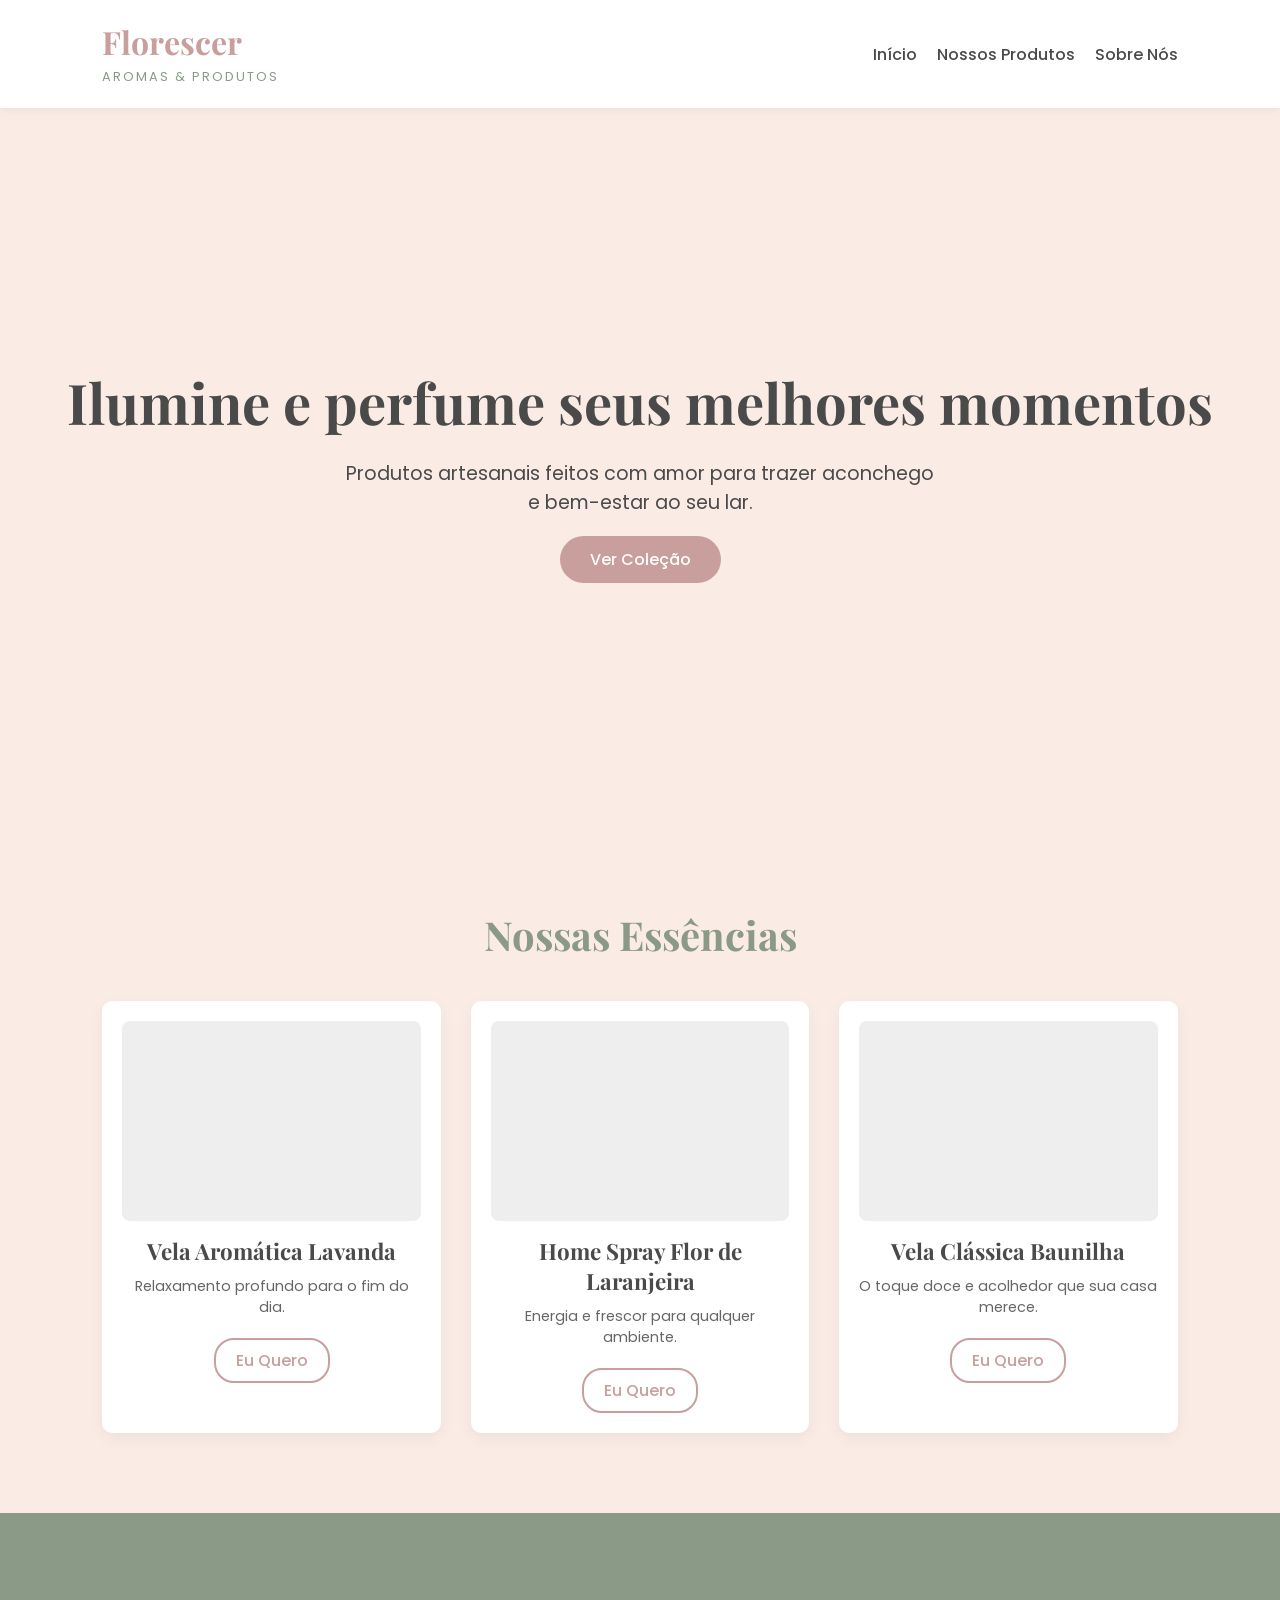
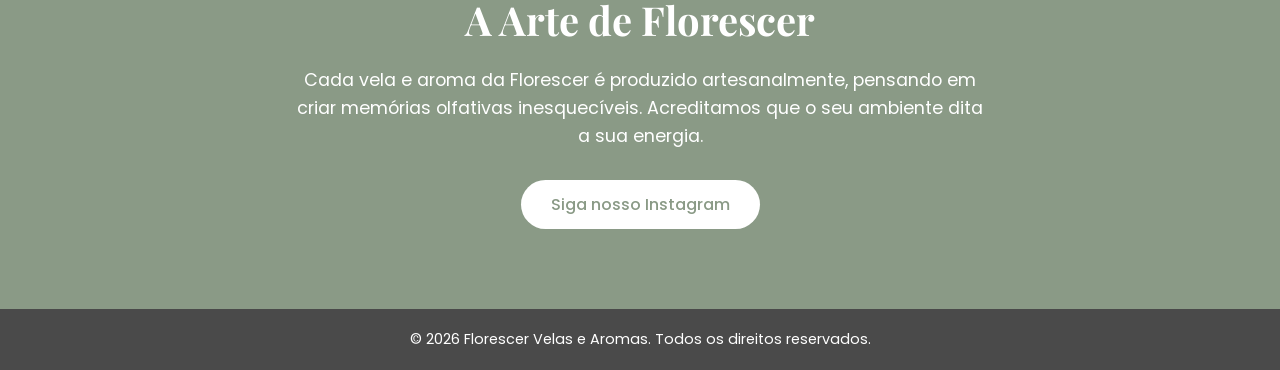
==== florescer/index.html @ fbc9d20c "Corrigindo pasta florescer: de submódulo para pasta comum" ====
<!DOCTYPE html>
<html lang="pt-BR">

<head>
    <meta charset="UTF-8">
    <meta name="viewport" content="width=device-width, initial-scale=1.0">
    <title>Florescer | Aromas & Produtos</title>
    <link rel="stylesheet" href="style.css">
    <link
        href="https://fonts.googleapis.com/css2?family=Playfair+Display:ital,wght@0,400;0,600;1,400&family=Poppins:wght@300;400;500&display=swap"
        rel="stylesheet">
</head>

<body>

    <header>
        <div class="logo">
            <h1>Florescer</h1>
            <span>Aromas & Produtos</span>
        </div>
        <nav>
            <ul>
                <li><a href="#home">Início</a></li>
                <li><a href="#produtos">Nossos Produtos</a></li>
                <li><a href="#sobre">Sobre Nós</a></li>
            </ul>
        </nav>
    </header>

    <section id="home" class="hero">
        <div class="hero-content">
            <h2>Ilumine e perfume seus melhores momentos</h2>
            <p>Produtos artesanais feitos com amor para trazer aconchego e bem-estar ao seu lar.</p>
            <a href="#produtos" class="btn">Ver Coleção</a>
        </div>
    </section>

<section id="produtos" class="products">
    <h3>Nossas Essências</h3>
    <div class="product-grid">

        <div class="card">
            <div class="card-img placeholder-1"></div>
            <h4>Vela Aromática Lavanda</h4>
            <p>Relaxamento profundo para o fim do dia.</p>
            <a href="https://wa.me/5521969667503?text=Olá,%20quero%20encomendar%20a%20vela%20aromática%20de%20lavanda"
                target="_blank" class="btn-outline">Eu Quero</a>
        </div>

        <div class="card">
            <div class="card-img placeholder-2"></div>
            <h4>Home Spray Flor de Laranjeira</h4>
            <p>Energia e frescor para qualquer ambiente.</p>
            <a href="https://wa.me/5521969667503?text=Olá,%20quero%20encomendar%20o%20home%20spray%20flor%20de%20laranjeira"
                target="_blank" class="btn-outline">Eu Quero</a>
        </div>

        <div class="card">
            <div class="card-img placeholder-3"></div>
            <h4>Vela Clássica Baunilha</h4>
            <p>O toque doce e acolhedor que sua casa merece.</p>
            <a href="https://wa.me/5521969667503?text=Olá,%20quero%20encomendar%20a%20vela%20clássica%20de%20baunilha"
                target="_blank" class="btn-outline">Eu Quero</a>
        </div>

    </div>
</section>

    <section id="sobre" class="about">
        <div class="about-text">
            <h3>A Arte de Florescer</h3>
            <p>Cada vela e aroma da Florescer é produzido artesanalmente, pensando em criar memórias olfativas
                inesquecíveis. Acreditamos que o seu ambiente dita a sua energia.</p>
            <a href="https://www.instagram.com/florescervelasearomas_/" target="_blank" class="btn-social">
                Siga nosso Instagram
            </a>
        </div>
    </section>

    <footer>
        <p>&copy; 2026 Florescer Velas e Aromas. Todos os direitos reservados.</p>
    </footer>

</body>

</html>
---- florescer/style.css ----
/* Variáveis de Cores - Altere aqui com as cores do Instagram dela! */
:root {
    --cor-fundo: #FAECE5;
    /* Bege/Rosê bem claro */
    --cor-primaria: #C89F9C;
    /* Rosê médio */
    --cor-secundaria: #8A9A86;
    /* Verde Sálvia */
    --cor-texto-escuro: #4A4A4A;
    --cor-texto-claro: #FFFFFF;
    --fonte-titulos: 'Playfair Display', serif;
    --fonte-textos: 'Poppins', sans-serif;
}

/* Reset de estilos globais - Remove margens e paddings padrão de todos os elementos */
* {
    margin: 0;
    padding: 0;
    box-sizing: border-box;
}

/* Estilos do corpo da página */
body {
    font-family: var(--fonte-textos);
    background-color: var(--cor-fundo);
    color: var(--cor-texto-escuro);
}

/* Estilos do cabeçalho */
header {
    display: flex;
    justify-content: space-between;
    align-items: center;
    padding: 20px 8%;
    background-color: var(--cor-texto-claro);
    box-shadow: 0 2px 10px rgba(0, 0, 0, 0.05);
    position: sticky;
    top: 0;
    z-index: 100;
}

/* Estilos da logo */
.logo h1 {
    font-family: var(--fonte-titulos);
    color: var(--cor-primaria);
    font-size: 2rem;
}

.logo span {
    font-size: 0.8rem;
    letter-spacing: 2px;
    text-transform: uppercase;
    color: var(--cor-secundaria);
}

/* Estilos da navegação */
nav ul {
    list-style: none;
    display: flex;
    gap: 20px;
}

nav a {
    text-decoration: none;
    color: var(--cor-texto-escuro);
    font-weight: 500;
    transition: 0.3s;
}

nav a:hover {
    color: var(--cor-primaria);
}

/* Estilos da seção hero */
.hero {
    height: 80vh;
    display: flex;
    align-items: center;
    justify-content: center;
    text-align: center;
    background: linear-gradient(rgba(250, 236, 229, 0.8), rgba(250, 236, 229, 0.8)), url('https://images.unsplash.com/photo-1603006905003-be475563bc59?auto=format&fit=crop&q=80&w=1920') center/cover;
    padding: 0 20px;
}

.hero h2 {
    font-family: var(--fonte-titulos);
    font-size: 3.5rem;
    color: var(--cor-texto-escuro);
    margin-bottom: 20px;
}

.hero p {
    font-size: 1.2rem;
    margin-bottom: 30px;
    max-width: 600px;
    margin-left: auto;
    margin-right: auto;
}

/* Estilos do botão */
.btn {
    padding: 12px 30px;
    background-color: var(--cor-primaria);
    color: var(--cor-texto-claro);
    text-decoration: none;
    border-radius: 30px;
    font-weight: 500;
    transition: 0.3s;
}

.btn:hover {
    background-color: var(--cor-secundaria);
}

/* Produtos */
.products {
    padding: 80px 8%;
    text-align: center;
}

.products h3 {
    font-family: var(--fonte-titulos);
    font-size: 2.5rem;
    margin-bottom: 40px;
    color: var(--cor-secundaria);
}

.product-grid {
    display: grid;
    grid-template-columns: repeat(auto-fit, minmax(280px, 1fr));
    gap: 30px;
}

.card {
    background: var(--cor-texto-claro);
    padding: 20px;
    border-radius: 10px;
    box-shadow: 0 5px 15px rgba(0, 0, 0, 0.05);
    transition: transform 0.3s;
}

.card:hover {
    transform: translateY(-5px);
}

/* Aqui você pode adicionar fotos reais dos produtos dela depois usando background-image ou tags <img> */
.card-img {
    height: 200px;
    background-color: #eee;
    border-radius: 8px;
    margin-bottom: 15px;
}

.card h4 {
    font-family: var(--fonte-titulos);
    font-size: 1.4rem;
    margin-bottom: 10px;
}

.card p {
    font-size: 0.9rem;
    margin-bottom: 20px;
    color: #666;
}

.btn-outline {
    display: inline-block;
    /* Faz o link respeitar o padding e margens */
    text-decoration: none;
    /* Remove o sublinhado padrão dos links */
    padding: 8px 20px;
    border: 2px solid var(--cor-primaria);
    background: transparent;
    color: var(--cor-primaria);
    border-radius: 20px;
    cursor: pointer;
    transition: 0.3s;
    font-weight: 500;
}

.btn-outline:hover {
    background: var(--cor-primaria);
    color: var(--cor-texto-claro);
}

/* Sobre */
.about {
    background-color: var(--cor-secundaria);
    color: var(--cor-texto-claro);
    padding: 80px 8%;
    text-align: center;
}

.about h3 {
    font-family: var(--fonte-titulos);
    font-size: 2.5rem;
    margin-bottom: 20px;
}

.about p {
    max-width: 700px;
    margin: 0 auto 30px auto;
    font-size: 1.1rem;
    line-height: 1.6;
}

.btn-social {
    display: inline-block;
    padding: 12px 30px;
    background-color: var(--cor-texto-claro);
    color: var(--cor-secundaria);
    text-decoration: none;
    border-radius: 30px;
    font-weight: 500;
    transition: 0.3s;
}

.btn-social:hover {
    background-color: var(--cor-primaria);
    color: var(--cor-texto-claro);
}

/* Rodapé */
footer {
    text-align: center;
    padding: 20px;
    background-color: var(--cor-texto-escuro);
    color: var(--cor-texto-claro);
    font-size: 0.9rem;
}

/* Responsividade Básica */
@media (max-width: 768px) {
    header {
        flex-direction: column;
        gap: 15px;
    }

    .hero h2 {
        font-size: 2.5rem;
    }
}
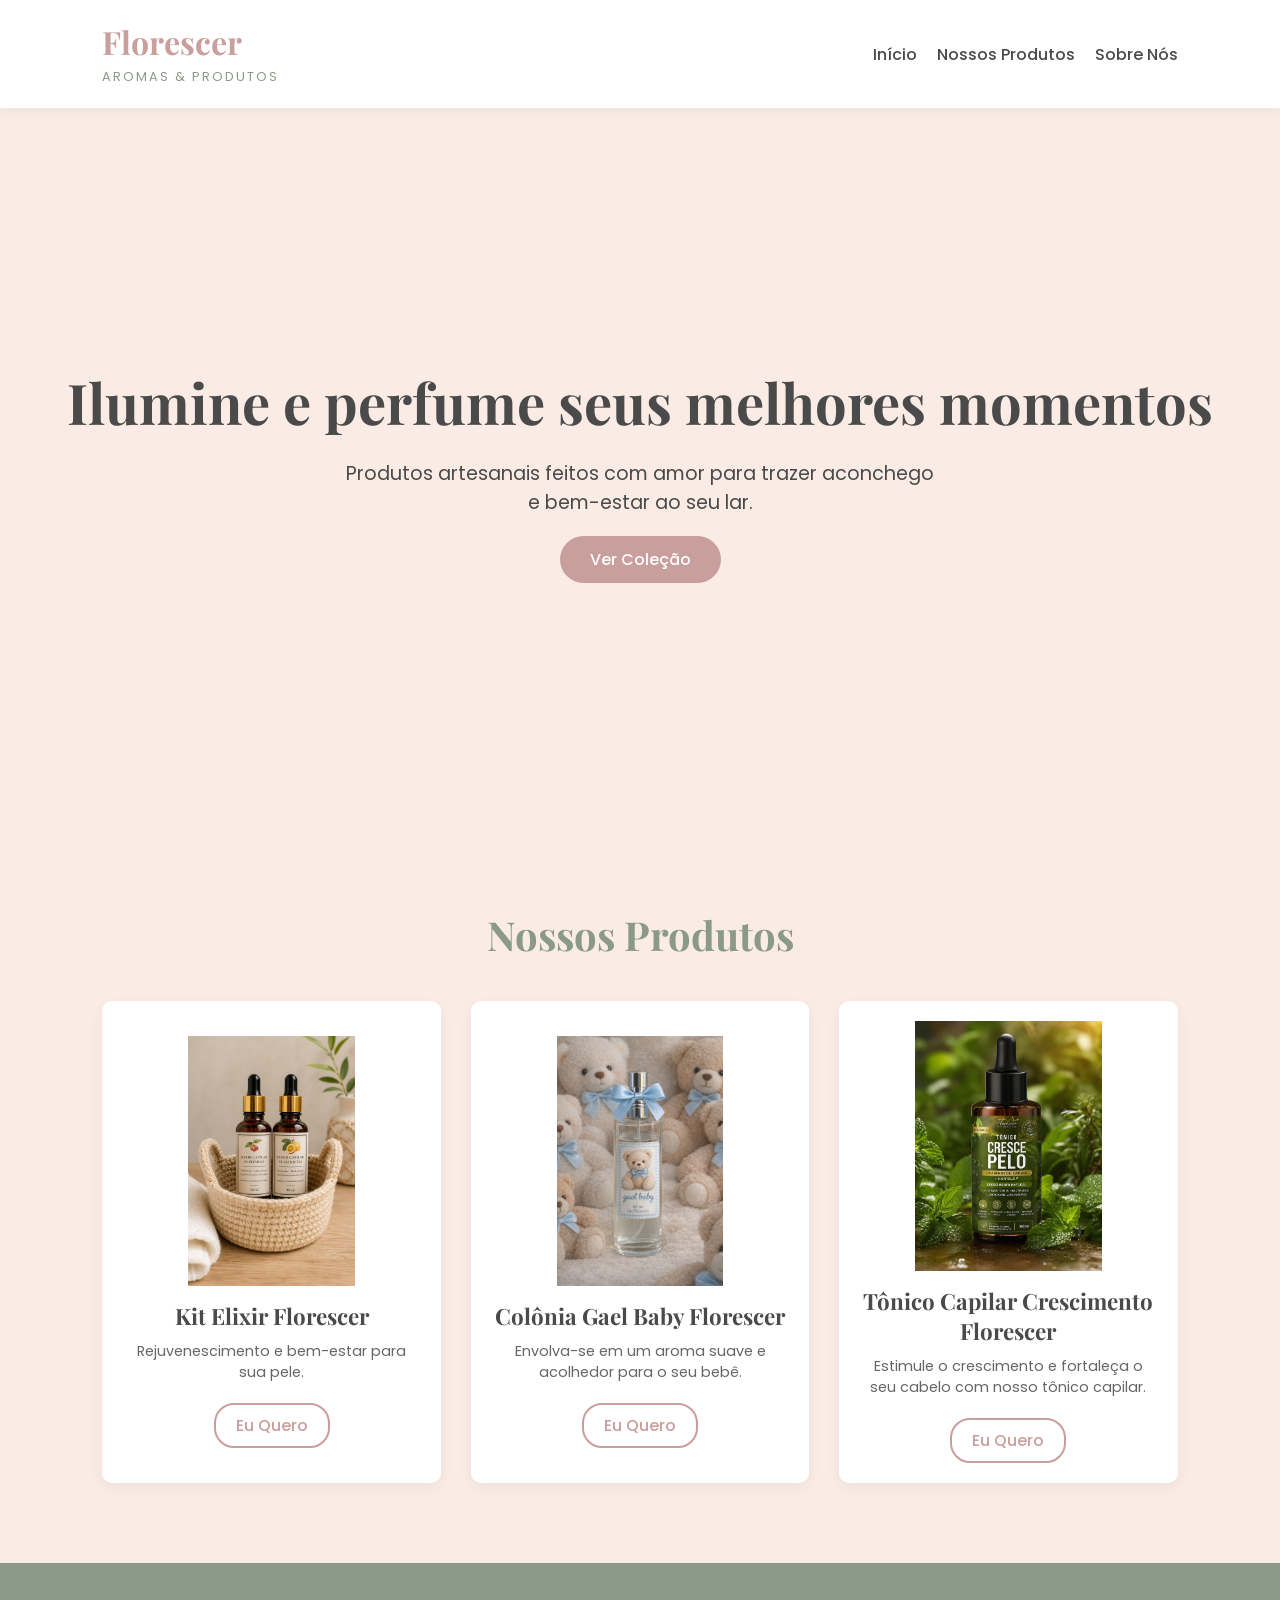
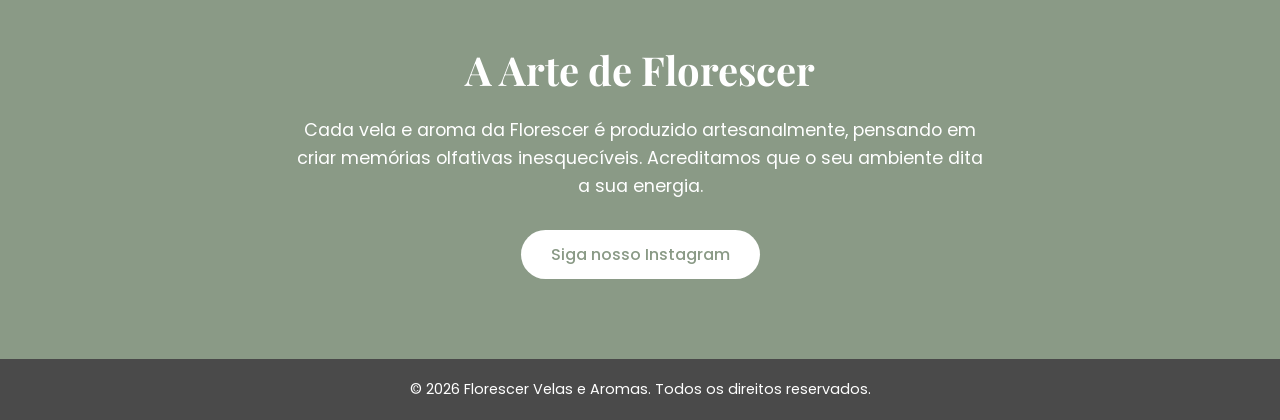
==== commit 251a19c9: "feat: implementa imagens reais dos produtos e refina layout dos cards" ====
--- a/florescer/index.html
+++ b/florescer/index.html
@@ -36,30 +36,33 @@
     </section>
 
 <section id="produtos" class="products">
-    <h3>Nossas Essências</h3>
+    <h3>Nossos Produtos</h3>
     <div class="product-grid">
 
         <div class="card">
-            <div class="card-img placeholder-1"></div>
-            <h4>Vela Aromática Lavanda</h4>
-            <p>Relaxamento profundo para o fim do dia.</p>
-            <a href="https://wa.me/5521969667503?text=Olá,%20quero%20encomendar%20a%20vela%20aromática%20de%20lavanda"
+            <img src="assets/kitelixir.jpeg" alt="kit elixir florescer"
+                class="product-image">
+            <h4>Kit Elixir Florescer</h4>
+            <p>Rejuvenescimento e bem-estar para sua pele.</p>
+            <a href="https://wa.me/5521999999999?text=Olá,%20quero%20encomendar%20o%20kit%20elixir%20florescer"
                 target="_blank" class="btn-outline">Eu Quero</a>
         </div>
 
         <div class="card">
-            <div class="card-img placeholder-2"></div>
-            <h4>Home Spray Flor de Laranjeira</h4>
-            <p>Energia e frescor para qualquer ambiente.</p>
-            <a href="https://wa.me/5521969667503?text=Olá,%20quero%20encomendar%20o%20home%20spray%20flor%20de%20laranjeira"
+            <img src="assets/coloniagaelbaby.jpeg" alt="Colônia Gael Baby Florescer"
+                class="product-image">
+            <h4>Colônia Gael Baby Florescer</h4>
+            <p>Envolva-se em um aroma suave e acolhedor para o seu bebê.</p>
+            <a href="https://wa.me/5521999999999?text=Olá,%20quero%20encomendar%20a%20colônia%20gael%20baby%20florescer"
                 target="_blank" class="btn-outline">Eu Quero</a>
         </div>
 
         <div class="card">
-            <div class="card-img placeholder-3"></div>
-            <h4>Vela Clássica Baunilha</h4>
-            <p>O toque doce e acolhedor que sua casa merece.</p>
-            <a href="https://wa.me/5521969667503?text=Olá,%20quero%20encomendar%20a%20vela%20clássica%20de%20baunilha"
+            <img src="assets/tônicocrescepelo.jpeg" alt="Foto do Tônico Capilar Crescimento Florescer"
+                class="product-image">
+            <h4>Tônico Capilar Crescimento Florescer</h4>
+            <p>Estimule o crescimento e fortaleça o seu cabelo com nosso tônico capilar.</p>
+            <a href="https://wa.me/5521999999999?text=Olá,%20quero%20encomendar%20o%20tônico%20capilar%20de%20crescimento%20florescer"
                 target="_blank" class="btn-outline">Eu Quero</a>
         </div>
 
--- a/florescer/style.css
+++ b/florescer/style.css
@@ -1,4 +1,4 @@
-/* Variáveis de Cores - Altere aqui com as cores do Instagram dela! */
+/* Variáveis de Cores */
 :root {
     --cor-fundo: #FAECE5;
     /* Bege/Rosê bem claro */
@@ -112,6 +112,8 @@
     background-color: var(--cor-secundaria);
 }
 
+
+
 /* Produtos */
 .products {
     padding: 80px 8%;
@@ -137,37 +139,56 @@
     border-radius: 10px;
     box-shadow: 0 5px 15px rgba(0, 0, 0, 0.05);
     transition: transform 0.3s;
+    /* Adicionado para garantir que tudo dentro do card fique alinhado corretamente */
+    display: flex;
+    flex-direction: column;
+    align-items: center;
+    justify-content: center;
+        text-align: center;
+        
 }
 
 .card:hover {
     transform: translateY(-5px);
 }
 
-/* Aqui você pode adicionar fotos reais dos produtos dela depois usando background-image ou tags <img> */
-.card-img {
-    height: 200px;
-    background-color: #eee;
+/* Nova regra para estilizar as imagens reais dos produtos */
+.product-image {
+    width: 100%;
+    /* Ocupa toda a largura disponível do card */
+    max-height: 250px;
+    /* Define uma altura máxima para consistência (ajuste conforme necessário) */
+    object-fit: contain;
+    /* Faz a imagem cobrir a área mantendo a proporção (pode cortar as bordas) - ideal para manter tamanhos iguais */
+    /* object-fit: contain;  /* Alternativa: mostra a imagem inteira, com barras se a proporção for diferente. Teste qual prefere! */
     border-radius: 8px;
+    /* Cantos arredondados, igual tínhamos na div */
     margin-bottom: 15px;
 }
+
+/* Removido/Simplificado: regras da antiga .card-img */
+/* .card-img { ... } -- Não é mais necessária */
+/* .placeholder-1, .placeholder-2, .placeholder-3 { ... } -- Também não são mais necessárias */
 
 .card h4 {
     font-family: var(--fonte-titulos);
     font-size: 1.4rem;
     margin-bottom: 10px;
+    text-align: center;
+    /* Centraliza o título */
 }
 
 .card p {
     font-size: 0.9rem;
     margin-bottom: 20px;
     color: #666;
+    text-align: center;
+    /* Centraliza a descrição */
 }
 
 .btn-outline {
     display: inline-block;
-    /* Faz o link respeitar o padding e margens */
-    text-decoration: none;
-    /* Remove o sublinhado padrão dos links */
+    text-decoration: none;
     padding: 8px 20px;
     border: 2px solid var(--cor-primaria);
     background: transparent;
@@ -183,6 +204,7 @@
     color: var(--cor-texto-claro);
 }
 
+
 /* Sobre */
 .about {
     background-color: var(--cor-secundaria);
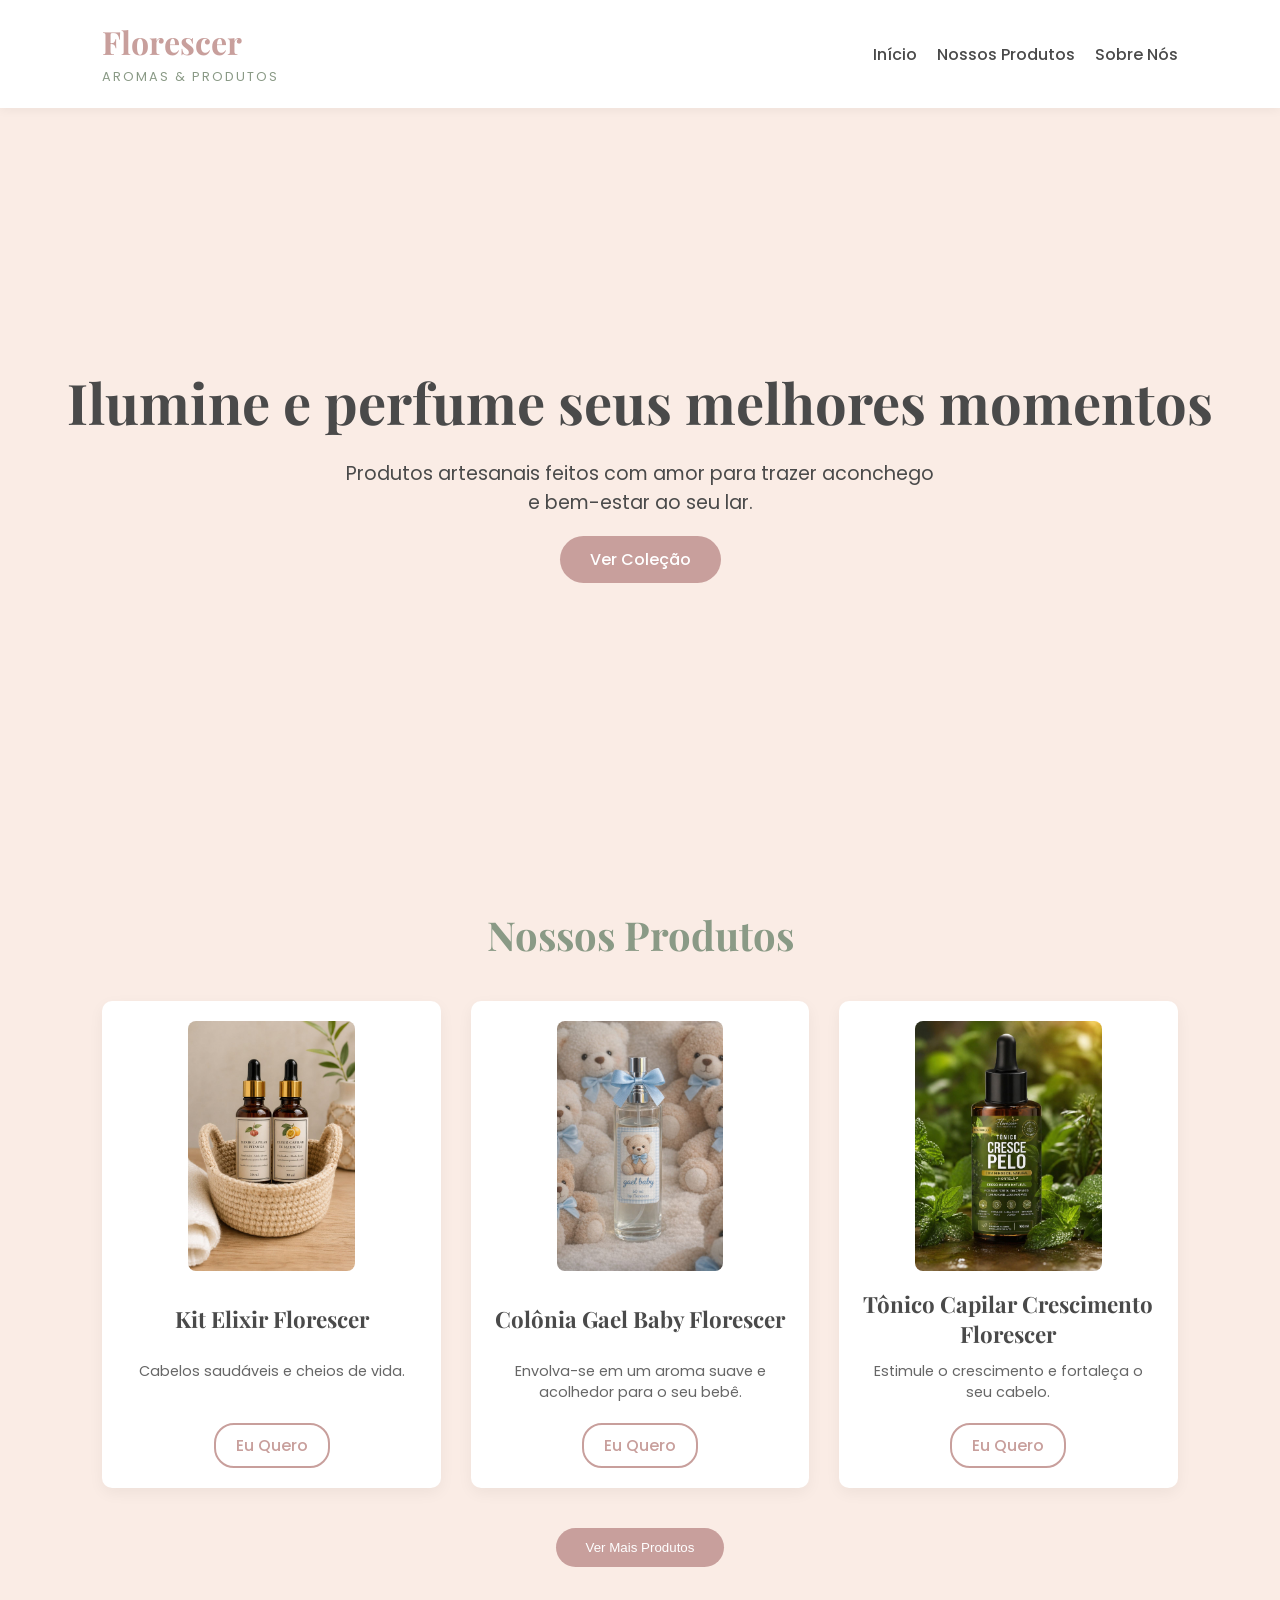
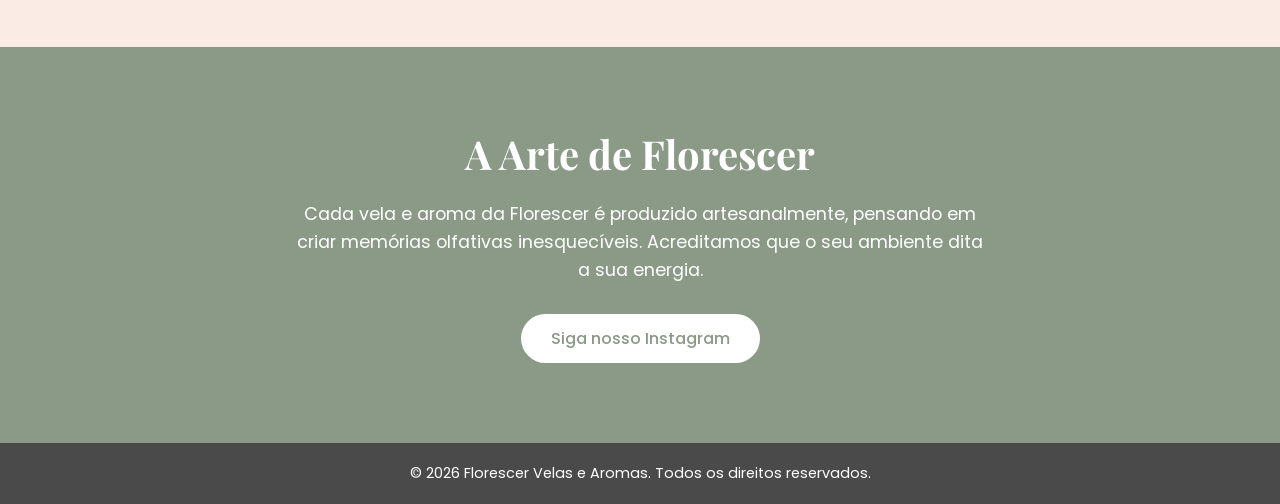
==== commit a8b9e027: "feat: finaliza seção de produtos e ajusta responsividade mobile - Implementa botão 'Ver mais produto" ====
--- a/florescer/index.html
+++ b/florescer/index.html
@@ -40,20 +40,18 @@
     <div class="product-grid">
 
         <div class="card">
-            <img src="assets/kitelixir.jpeg" alt="kit elixir florescer"
-                class="product-image">
+            <img src="assets/kitelixir.jpeg" alt="kit elixir florescer" class="product-image">
             <h4>Kit Elixir Florescer</h4>
-            <p>Rejuvenescimento e bem-estar para sua pele.</p>
-            <a href="https://wa.me/5521999999999?text=Olá,%20quero%20encomendar%20o%20kit%20elixir%20florescer"
+            <p>Cabelos saudáveis e cheios de vida.</p>
+            <a href="https://wa.me/5521969667503?text=Olá,%20quero%20encomendar%20o%20kit%20elixir%20florescer"
                 target="_blank" class="btn-outline">Eu Quero</a>
         </div>
 
         <div class="card">
-            <img src="assets/coloniagaelbaby.jpeg" alt="Colônia Gael Baby Florescer"
-                class="product-image">
+            <img src="assets/coloniagaelbaby.jpeg" alt="Colônia Gael Baby Florescer" class="product-image">
             <h4>Colônia Gael Baby Florescer</h4>
             <p>Envolva-se em um aroma suave e acolhedor para o seu bebê.</p>
-            <a href="https://wa.me/5521999999999?text=Olá,%20quero%20encomendar%20a%20colônia%20gael%20baby%20florescer"
+            <a href="https://wa.me/5521969667503?text=Olá,%20quero%20encomendar%20a%20colônia%20gael%20baby%20florescer"
                 target="_blank" class="btn-outline">Eu Quero</a>
         </div>
 
@@ -61,11 +59,31 @@
             <img src="assets/tônicocrescepelo.jpeg" alt="Foto do Tônico Capilar Crescimento Florescer"
                 class="product-image">
             <h4>Tônico Capilar Crescimento Florescer</h4>
-            <p>Estimule o crescimento e fortaleça o seu cabelo com nosso tônico capilar.</p>
-            <a href="https://wa.me/5521999999999?text=Olá,%20quero%20encomendar%20o%20tônico%20capilar%20de%20crescimento%20florescer"
+            <p>Estimule o crescimento e fortaleça o seu cabelo.</p>
+            <a href="https://wa.me/5521969667503?text=Olá,%20quero%20encomendar%20o%20tônico%20capilar%20de%20crescimento%20florescer"
                 target="_blank" class="btn-outline">Eu Quero</a>
         </div>
 
+        <div class="card produto-oculto">
+            <img src="assets/banhodefresia.jpeg" alt="banho de fresia" class="product-image">
+            <h4>fragrância Banho de Frésia</h4>
+            <p>Uma experiência de banho revitalizante com o aroma da frésia.</p>
+            <a href="https://wa.me/5521969667503?text=Olá,%20quero%20encomendar%20o%20banho%20de%20fresia"
+                target="_blank" class="btn-outline">Eu Quero</a>
+        </div>
+
+        <div class="card produto-oculto">
+            <img src="assets/baseextraforte.jpeg" alt="Base Extra Forte" class="product-image">
+            <h4>Base Extra Forte</h4>
+            <p>Unhas fortes e saudáveis.</p>
+            <a href="https://wa.me/5521969667503?text=Olá,%20quero%20encomendar%20a%20base%20extra%20forte" target="_blank"
+                class="btn-outline">Eu Quero</a>
+        </div>
+
+    </div>
+
+    <div class="btn-container">
+        <button id="btn-ver-mais" class="btn">Ver Mais Produtos</button>
     </div>
 </section>
 
@@ -83,7 +101,7 @@
     <footer>
         <p>&copy; 2026 Florescer Velas e Aromas. Todos os direitos reservados.</p>
     </footer>
-
+    <script src="script.js" defer></script>
 </body>
 
 </html>
--- a/florescer/style.css
+++ b/florescer/style.css
@@ -1,4 +1,4 @@
-/* Variáveis de Cores */
+/* Variáveis de Cores - Altere aqui com as cores do Instagram dela! */
 :root {
     --cor-fundo: #FAECE5;
     /* Bege/Rosê bem claro */
@@ -25,7 +25,16 @@
     background-color: var(--cor-fundo);
     color: var(--cor-texto-escuro);
 }
-
+/* Faz a rolagem dos links do menu deslizar suavemente */
+html {
+    scroll-behavior: smooth;
+}
+
+/* Dá um "desconto" no topo de todas as seções para o menu não cobrir o título */
+section {
+    scroll-margin-top: 90px;
+    /* Ajuste esse valor se o seu menu for mais alto ou mais baixo */
+}
 /* Estilos do cabeçalho */
 header {
     display: flex;
@@ -97,7 +106,7 @@
     margin-right: auto;
 }
 
-/* Estilos do botão */
+/* Estilos do botão principal */
 .btn {
     padding: 12px 30px;
     background-color: var(--cor-primaria);
@@ -111,8 +120,6 @@
 .btn:hover {
     background-color: var(--cor-secundaria);
 }
-
-
 
 /* Produtos */
 .products {
@@ -139,43 +146,42 @@
     border-radius: 10px;
     box-shadow: 0 5px 15px rgba(0, 0, 0, 0.05);
     transition: transform 0.3s;
-    /* Adicionado para garantir que tudo dentro do card fique alinhado corretamente */
     display: flex;
     flex-direction: column;
     align-items: center;
-    justify-content: center;
-        text-align: center;
-        
+    justify-content: flex-start;/* Mudamos de center para flex-start para o texto ficar lá em cima */
+    text-align: center;
+    height: 100%;/* Faz todos os cards da mesma fileira terem a mesma altura */
+    animation: surgirSuave 0.6s ease-out;
 }
 
 .card:hover {
     transform: translateY(-5px);
 }
 
-/* Nova regra para estilizar as imagens reais dos produtos */
+/* Regra para estilizar as imagens reais dos produtos */
 .product-image {
-    width: 100%;
-    /* Ocupa toda a largura disponível do card */
-    max-height: 250px;
-    /* Define uma altura máxima para consistência (ajuste conforme necessário) */
-    object-fit: contain;
-    /* Faz a imagem cobrir a área mantendo a proporção (pode cortar as bordas) - ideal para manter tamanhos iguais */
-    /* object-fit: contain;  /* Alternativa: mostra a imagem inteira, com barras se a proporção for diferente. Teste qual prefere! */
+    max-width: 100%;
+    /* Ajustado para max-width */
+    height: 250px;
+    /* Fixado para manter padrão */
+    object-fit: cover;/* Preenche todo o espaço. Se a foto for muito fina ou larga, ele dá um zoom e esconde as sobras */
     border-radius: 8px;
-    /* Cantos arredondados, igual tínhamos na div */
     margin-bottom: 15px;
 }
-
-/* Removido/Simplificado: regras da antiga .card-img */
-/* .card-img { ... } -- Não é mais necessária */
-/* .placeholder-1, .placeholder-2, .placeholder-3 { ... } -- Também não são mais necessárias */
 
 .card h4 {
     font-family: var(--fonte-titulos);
     font-size: 1.4rem;
     margin-bottom: 10px;
     text-align: center;
-    /* Centraliza o título */
+    /* Regras novas para padronizar o tamanho dos títulos */
+        min-height: 65px;
+        /* Reserva espaço suficiente para até 2 ou 3 linhas */
+        display: flex;
+        align-items: center;
+        /* Se tiver só 1 linha, o título fica centralizado no espaço */
+        justify-content: center;
 }
 
 .card p {
@@ -183,7 +189,6 @@
     margin-bottom: 20px;
     color: #666;
     text-align: center;
-    /* Centraliza a descrição */
 }
 
 .btn-outline {
@@ -197,13 +202,13 @@
     cursor: pointer;
     transition: 0.3s;
     font-weight: 500;
+    margin-top: auto; /* Empurra o botão para a parte mais baixa possível do card */
 }
 
 .btn-outline:hover {
     background: var(--cor-primaria);
     color: var(--cor-texto-claro);
 }
-
 
 /* Sobre */
 .about {
@@ -261,4 +266,43 @@
     .hero h2 {
         font-size: 2.5rem;
     }
+}
+
+/* --- Funcionalidade Ver Mais / Ver Menos --- */
+
+/* Esconde por padrão */
+.produto-oculto {
+    display: none !important;
+}
+
+/* Classe que "ativa" a visualização com animação */
+.card.ativo {
+    display: flex !important;
+    animation: surgirSuave 0.6s ease-out forwards;
+}
+
+@keyframes surgirSuave {
+    0% {
+        opacity: 0;
+        transform: translateY(20px);
+    }
+
+    100% {
+        opacity: 1;
+        transform: translateY(0);
+    }
+}
+
+.btn-container {
+    margin-top: 40px;
+    text-align: center;
+}
+
+#btn-ver-mais {
+    cursor: pointer;
+    border: none;
+    transition: all 0.3s ease;
+}
+.card.ativo:hover {
+    transform: translateY(-5px) !important;
 }
